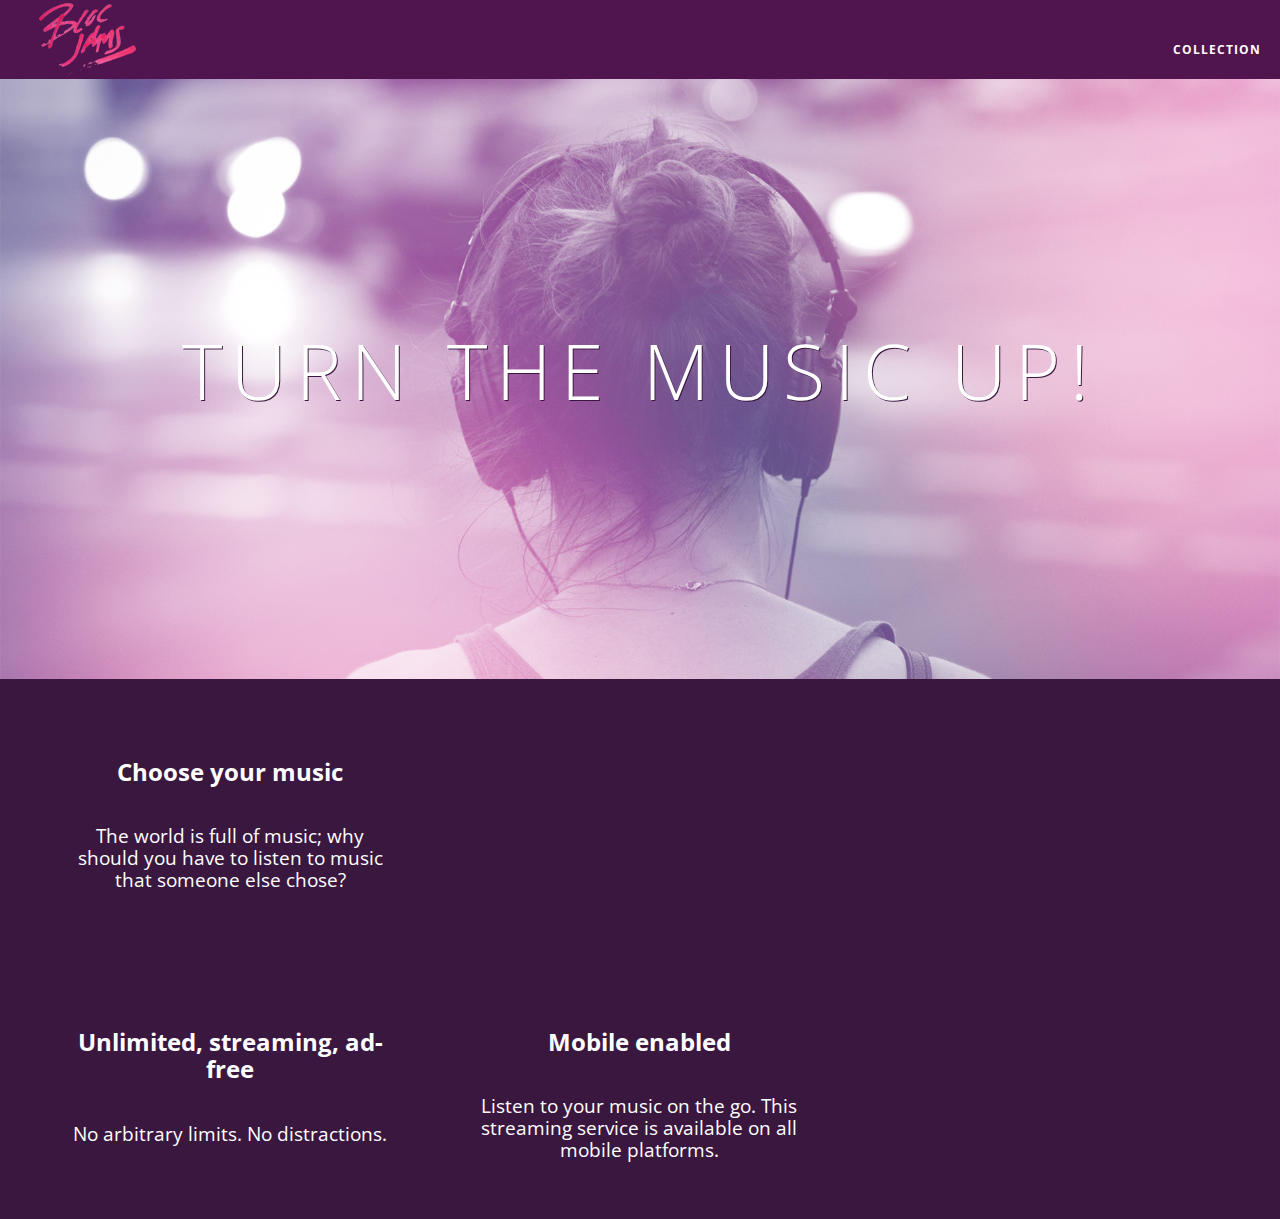
==== index.html @ bd3dcf51 "checkpoint 9 revised" ====
<!DOCTYPE html>
<html>
    <head>
        <title>Bloc Jams</title>
        <meta name="viewport" content="width=device-width, initial-scale=1">
        <link rel="stylesheet" type="text/css" href="http://fonts.googleapis.com/css?family=Open+Sans:400,800,600,700,300">
         <link rel="stylesheet" type="text/css" href="http://code.ionicframework.com/ionicons/2.0.1/css/ionicons.min.css">
         <link rel="stylesheet" type="text/css" href="styles/normalize.css">
         <link rel="stylesheet" type="text/css" href="styles/main.css">
         <link rel="stylesheet" type="text/css" href="styles/landing.css">    </head>
    <body class="landing">
        <nav class="navbar">
            <a href="index.html" class="logo">
             <img src="assets/images/bloc_jams_logo.png" alt="bloc jams logo">
         </a>
         <div class="links-container">
             <a href="collection.html" class="navbar-link">collection</a>
         </div>
        </nav>
        <section class="hero-content"> <!-- hero content -->
            <h1 class="hero-title">Turn the music up!</h1>
        </section>
            <section class="selling-points container"> <!-- selling points -->
             <div class="clearfix">
                <div class="point column third">
                 <span class="ion-music-note"></span>
                 <h5 class="point-title">Choose your music</h5>
                 <p class="point-description">The world is full of music; why should you have to listen to music that someone else chose?</p>
                </div>
             </div>
             <div class="point column third">
                 <span class="ion-radio-waves"></span>
                 <h5 class="point-title">Unlimited, streaming, ad-free</h5>
                 <p class="point-description">No arbitrary limits. No distractions.</p>
              </div>
              <div class="point column third">
                 <span class="ion-iphone"></span>
                 <h5 class="point-title">Mobile enabled</h5>
                 <p class="point-description">Listen to your music on the go. This streaming service is available on all mobile platforms.</p>
               </div>
        </section>
    </body>
</html>
---- styles/main.css ----
*, *::before, *::after {
    -moz-box-sizing: border-box;
    -webkit-box-sizing: border-box;
    box-sizing: border-box;
}
html { 
    height: 100%;
    font-size: 100%;
}

body {
    font-family: 'Open Sans';
    color: white;
    min-height: 100%;
}
.navbar {
     position: relative;
     padding: 0.5 rem;
     background-color: rgba(101,18, 95, 0.5);
     z-index: 1;
 }
 
 .navbar .logo {
     position: relative; /* positioning will be explained in a resource */
     left: 2rem;
     cursor: pointer; /* produces the finger-pointer icon when you hover over the logo */
 }

 .navbar .links-container {
     display: table;
     position: absolute;
     top: 0;
     right: 0;
     height: 100px;
     color: white;
     /* #3 */
     text-decoration: none;
 }
 
 .links-container .navbar-link {
     display: table-cell;
     position: relative;
     height: 100%;
     padding-left: 1rem;
     padding-right: 1rem;
     /* #4 */
     vertical-align: middle;
     color: white;
     font-size: 0.625rem;
     letter-spacing: 0.05rem;
     font-weight: 700;
     text-transform: uppercase;
     /* #3 */
     text-decoration: none;
     cursor: pointer;
 }
 
   /* #5 */
 .links-container .navbar-link:hover {
     color: rgb(233,50,117);
     background-color: white;
     a:active { background-color: white } /* active links */
 }

.container {
    margin: 0 auto;
    max-width: 64rem;
}

@media (min-width: 640px) {
    html { font-size: 112%}
    
    .column {
        float: left;
        padding-left: 1rem;
        padding-right: 1rem;
    }
    
    .column.full { width: 100%; }
    .column.two-thirds { width: 66.7%; }
    .column.half { width: 50%; }
    .column.third { width: 33.3%; }
    .column.fourth { width: 25%; }
    .column.flow-opposite { float: right; }
}

@media (min-width: 1024px) {
    html { font-size: 120%}
}

.clearfix::before,
.clearfix::after {
   content: " ";
   display: table;
}

.clearfix::after {
   clear: both;
}
---- styles/landing.css ----
body.landing {
     background-color: rgb(58,23,63);
 }
 
 .hero-content {
     position: relative;
     min-height: 600px;
     background-image: url(../assets/images/bloc_jams_bg.jpg);
     background-repeat: no-repeat;
     background-position: center center;
     background-size: cover;
 }
 
 .hero-content .hero-title {
     position: absolute;
     top: 40%;
     -webkit-transform: translateY(-50%);
     -moz-transform: translateY(-50%);
     transform: translateY(-50%);
     width: 100%;
     text-align: center;
     font-size: 4rem;
     font-weight: 300;
     text-transform: uppercase;
     letter-spacing: 0.5rem;
     text-shadow: 1px 1px 0px rgb(58,23,63);
 }
 
 .selling-points {
     position: relative;
 }
 
 .point {
     position: relative;
     padding: 2rem;
     text-align: center;
 }
 
 .point .point-title {
     font-size: 1.25rem;
 }
 
 .ion-music-note,
 .ion-radio-waves,
 .ion-iphone {
     color: rgb(233,50,117);
     font-size: 5rem;
 }
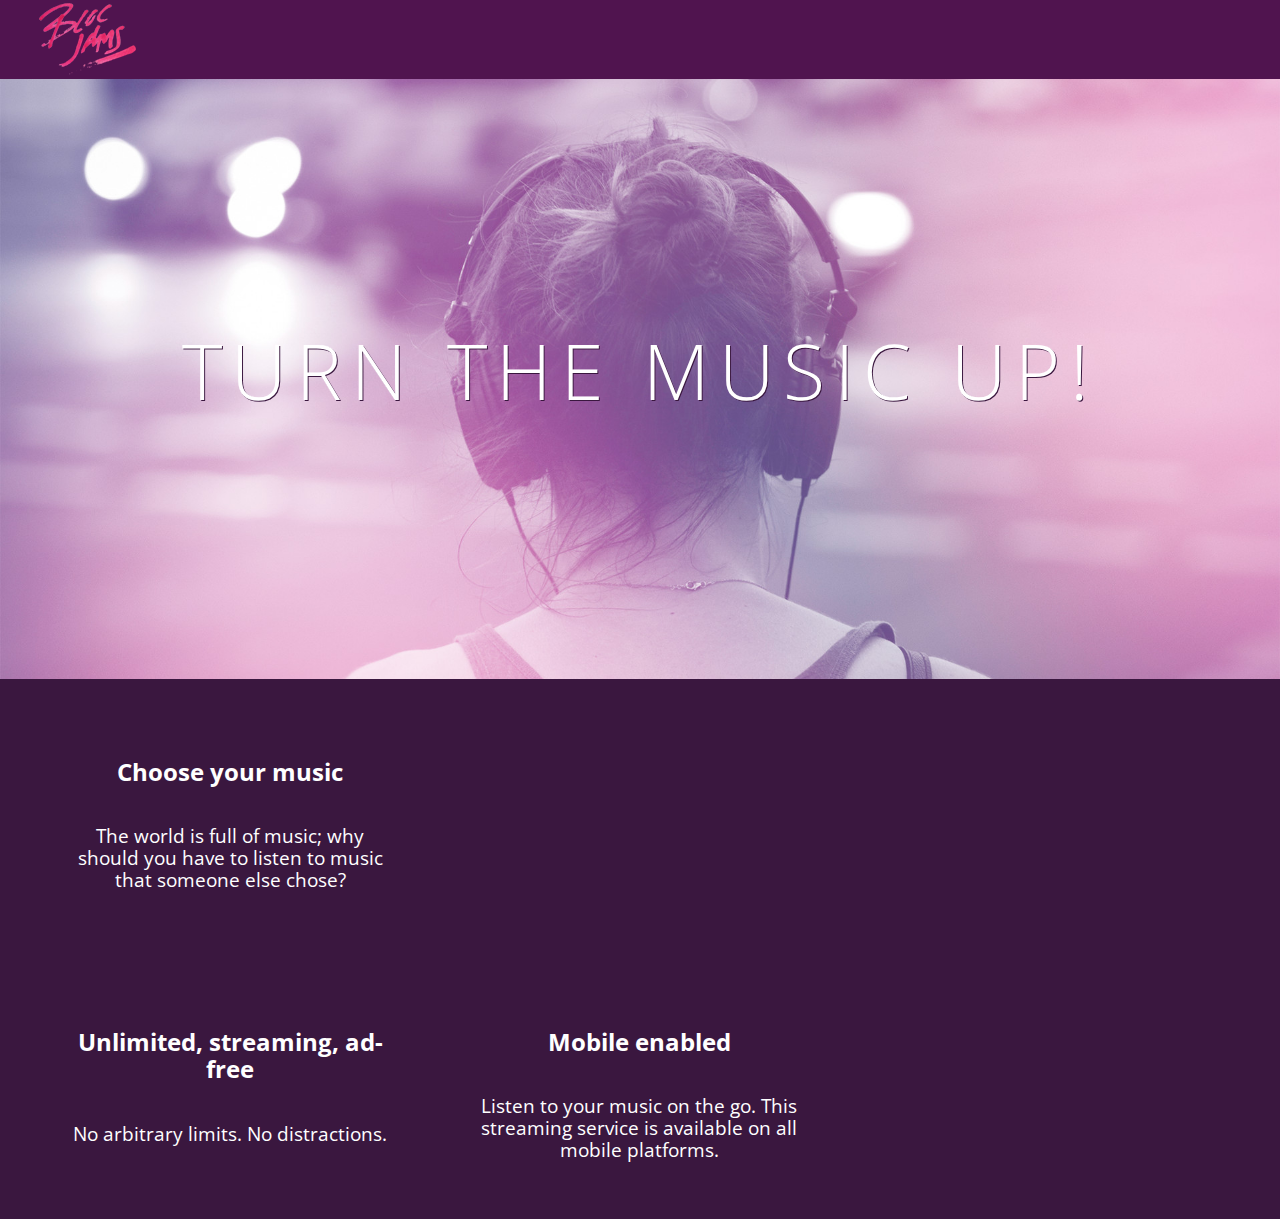
==== commit d2a32760: "changes before DOM Scripting" ====
--- a/index.html
+++ b/index.html
@@ -10,17 +10,12 @@
          <link rel="stylesheet" type="text/css" href="styles/landing.css">    </head>
     <body class="landing">
         <nav class="navbar">
-            <a href="index.html" class="logo">
-             <img src="assets/images/bloc_jams_logo.png" alt="bloc jams logo">
-         </a>
-         <div class="links-container">
-             <a href="collection.html" class="navbar-link">collection</a>
-         </div>
+            <img src="assets/images/bloc_jams_logo.png" alt="bloc jams logo" class="logo"><!-- navigation bar -->
         </nav>
         <section class="hero-content"> <!-- hero content -->
             <h1 class="hero-title">Turn the music up!</h1>
         </section>
-            <section class="selling-points container"> <!-- selling points -->
+            <section class="selling-points container clearfix"> <!-- selling points -->
              <div class="clearfix">
                 <div class="point column third">
                  <span class="ion-music-note"></span>
--- a/styles/main.css
+++ b/styles/main.css
@@ -50,7 +50,6 @@
      letter-spacing: 0.05rem;
      font-weight: 700;
      text-transform: uppercase;
-     /* #3 */
      text-decoration: none;
      cursor: pointer;
  }
@@ -58,9 +57,12 @@
    /* #5 */
  .links-container .navbar-link:hover {
      color: rgb(233,50,117);
+ }
+
+ .links-container .navbar-link:active {
      background-color: white;
-     a:active { background-color: white } /* active links */
- }
+}
+
 
 .container {
     margin: 0 auto;
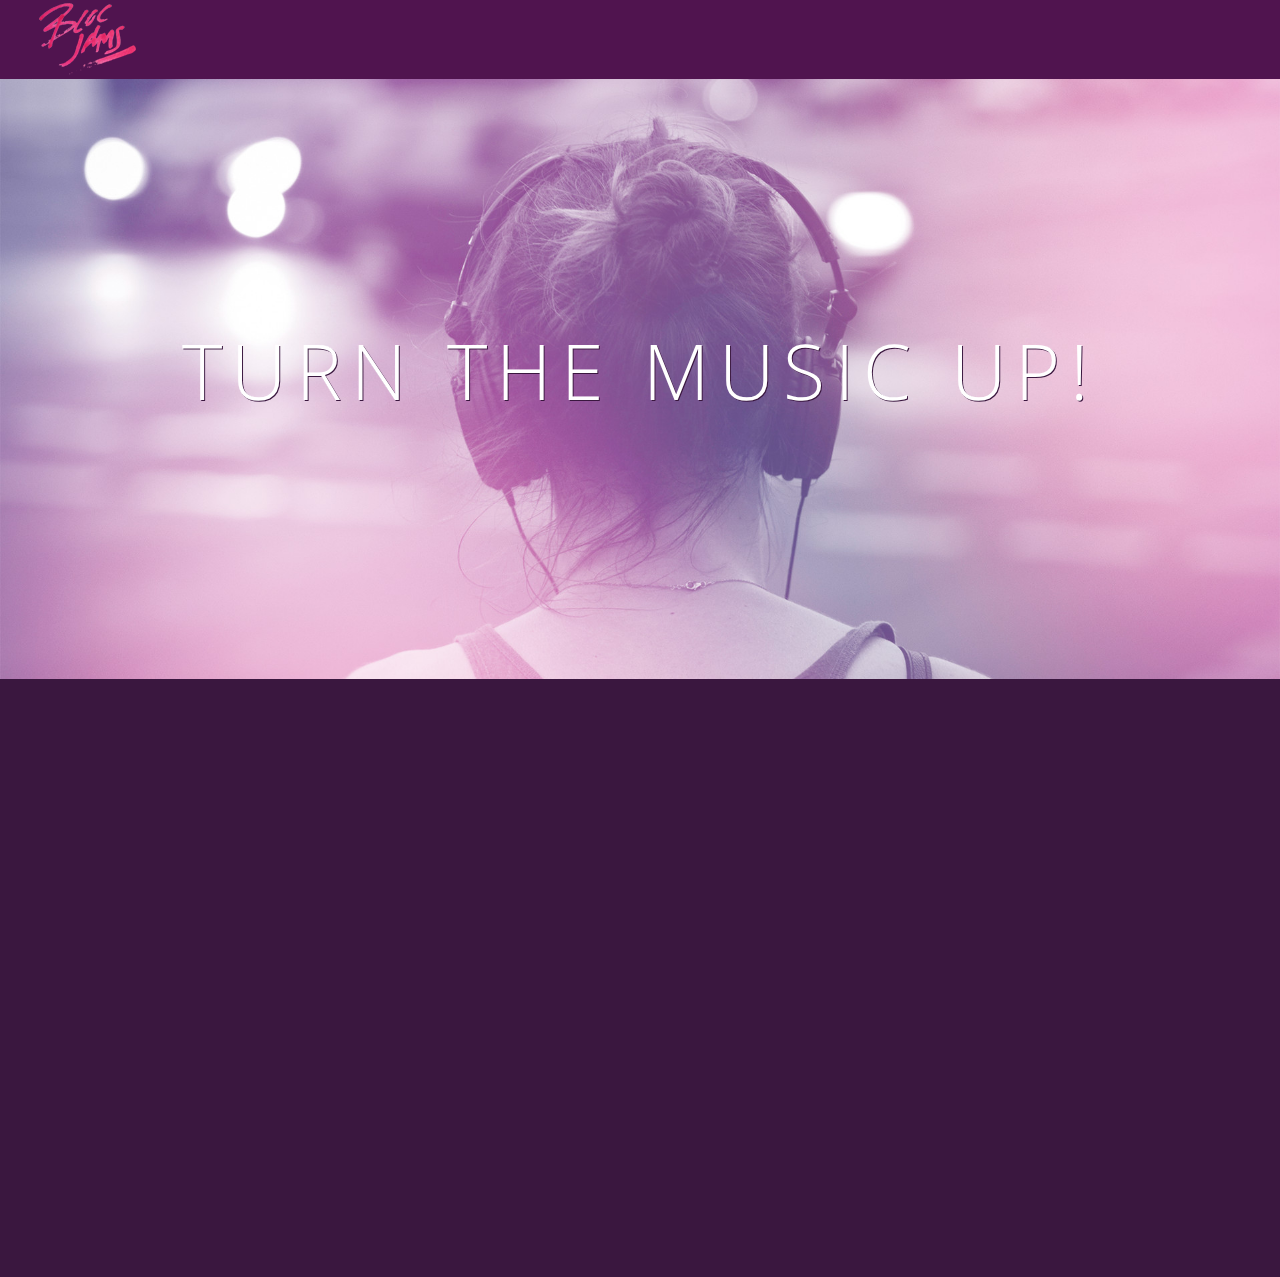
==== commit f7e016fa: "checkpoint 22 lesson" ====
--- a/index.html
+++ b/index.html
@@ -34,5 +34,6 @@
                  <p class="point-description">Listen to your music on the go. This streaming service is available on all mobile platforms.</p>
                </div>
         </section>
+        <script src="scripts/landing.js"></script>
     </body>
-</html>+</html>
--- a/styles/landing.css
+++ b/styles/landing.css
@@ -1,7 +1,7 @@
 body.landing {
      background-color: rgb(58,23,63);
  }
- 
+
  .hero-content {
      position: relative;
      min-height: 600px;
@@ -10,7 +10,7 @@
      background-position: center center;
      background-size: cover;
  }
- 
+
  .hero-content .hero-title {
      position: absolute;
      top: 40%;
@@ -25,24 +25,34 @@
      letter-spacing: 0.5rem;
      text-shadow: 1px 1px 0px rgb(58,23,63);
  }
- 
+
  .selling-points {
      position: relative;
  }
- 
+
  .point {
      position: relative;
      padding: 2rem;
      text-align: center;
+     opacity: 0;
+     -webkit-transform: scaleX(0.9) translateY(3rem);
+     -moz-transform: scaleX(0.9) translateY(3rem);
+     transform: scaleX(0.9) translateY(3rem);
+     -webkit-transition: all 0.25s ease-in-out;
+     -moz-transition: all 0.25s ease-in-out;
+     transition: all 0.25s ease-in-out;
+     -webkit-transition-delay: 0.2s;
+     -moz-transition-delay: 0.2s;
+     transition-delay: 0.2s;
  }
- 
+
  .point .point-title {
      font-size: 1.25rem;
  }
- 
+
  .ion-music-note,
  .ion-radio-waves,
  .ion-iphone {
      color: rgb(233,50,117);
      font-size: 5rem;
- }+ }
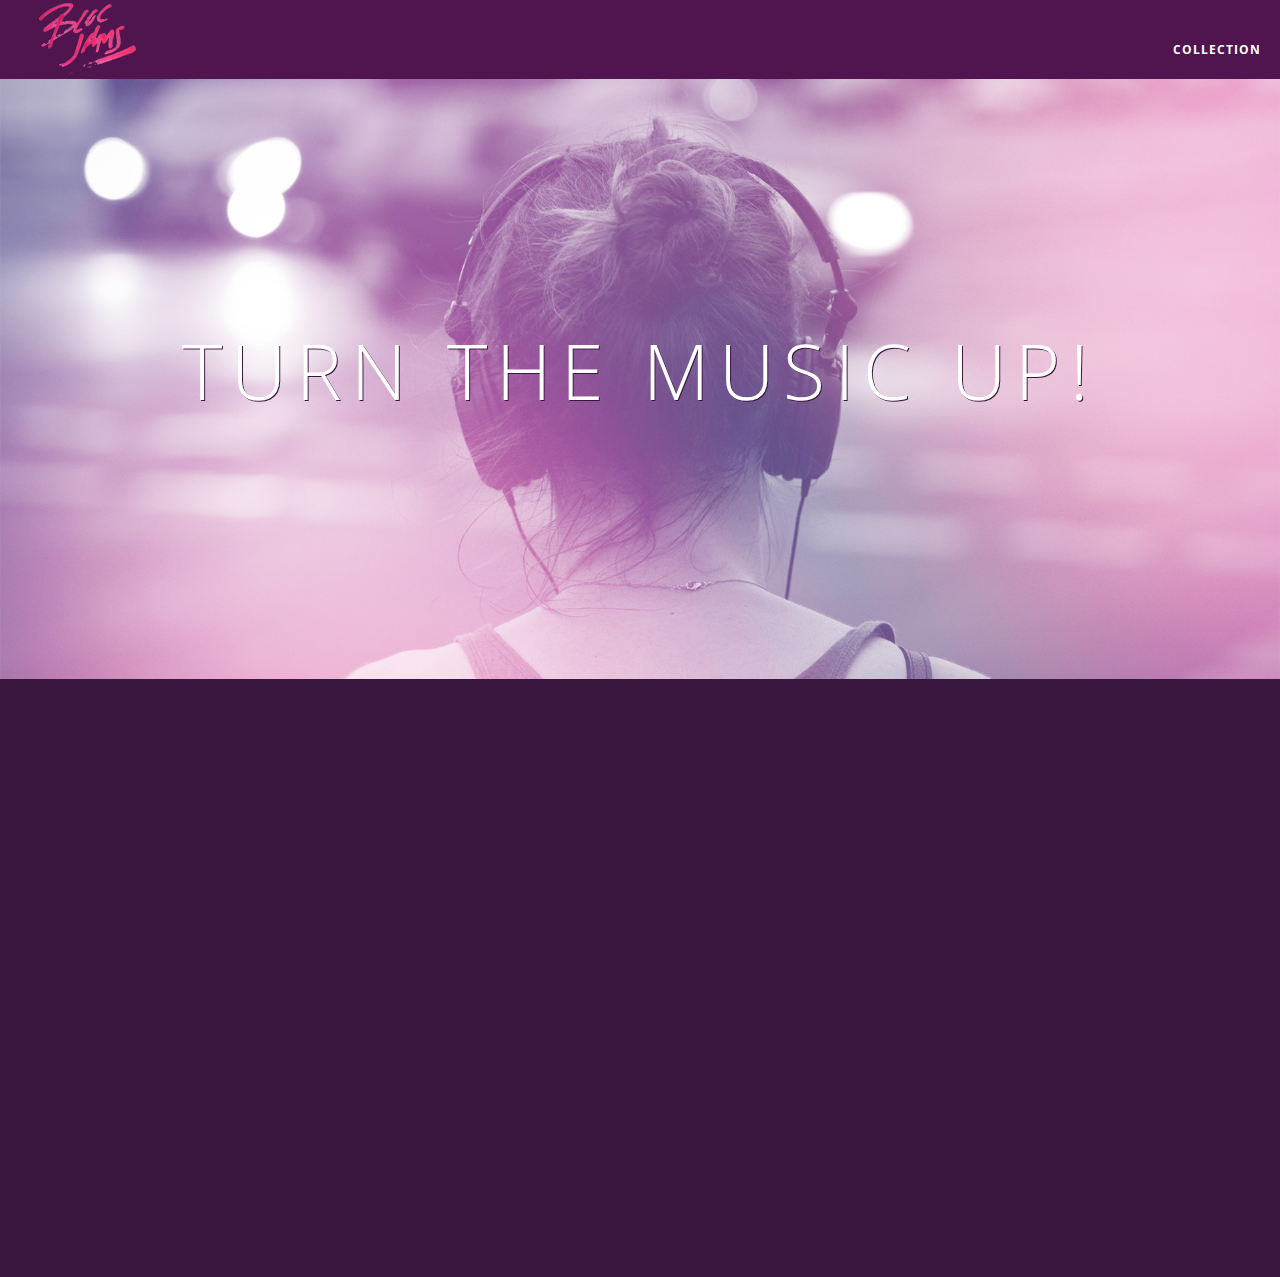
==== commit be32190f: "checkpoint 22 lesson" ====
--- a/index.html
+++ b/index.html
@@ -10,7 +10,12 @@
          <link rel="stylesheet" type="text/css" href="styles/landing.css">    </head>
     <body class="landing">
         <nav class="navbar">
-            <img src="assets/images/bloc_jams_logo.png" alt="bloc jams logo" class="logo"><!-- navigation bar -->
+            <a href="index.html" class="logo">
+             <img src="assets/images/bloc_jams_logo.png" alt="bloc jams logo">
+         </a>
+         <div class="links-container">
+             <a href="collection.html" class="navbar-link">collection</a>
+         </div>
         </nav>
         <section class="hero-content"> <!-- hero content -->
             <h1 class="hero-title">Turn the music up!</h1>
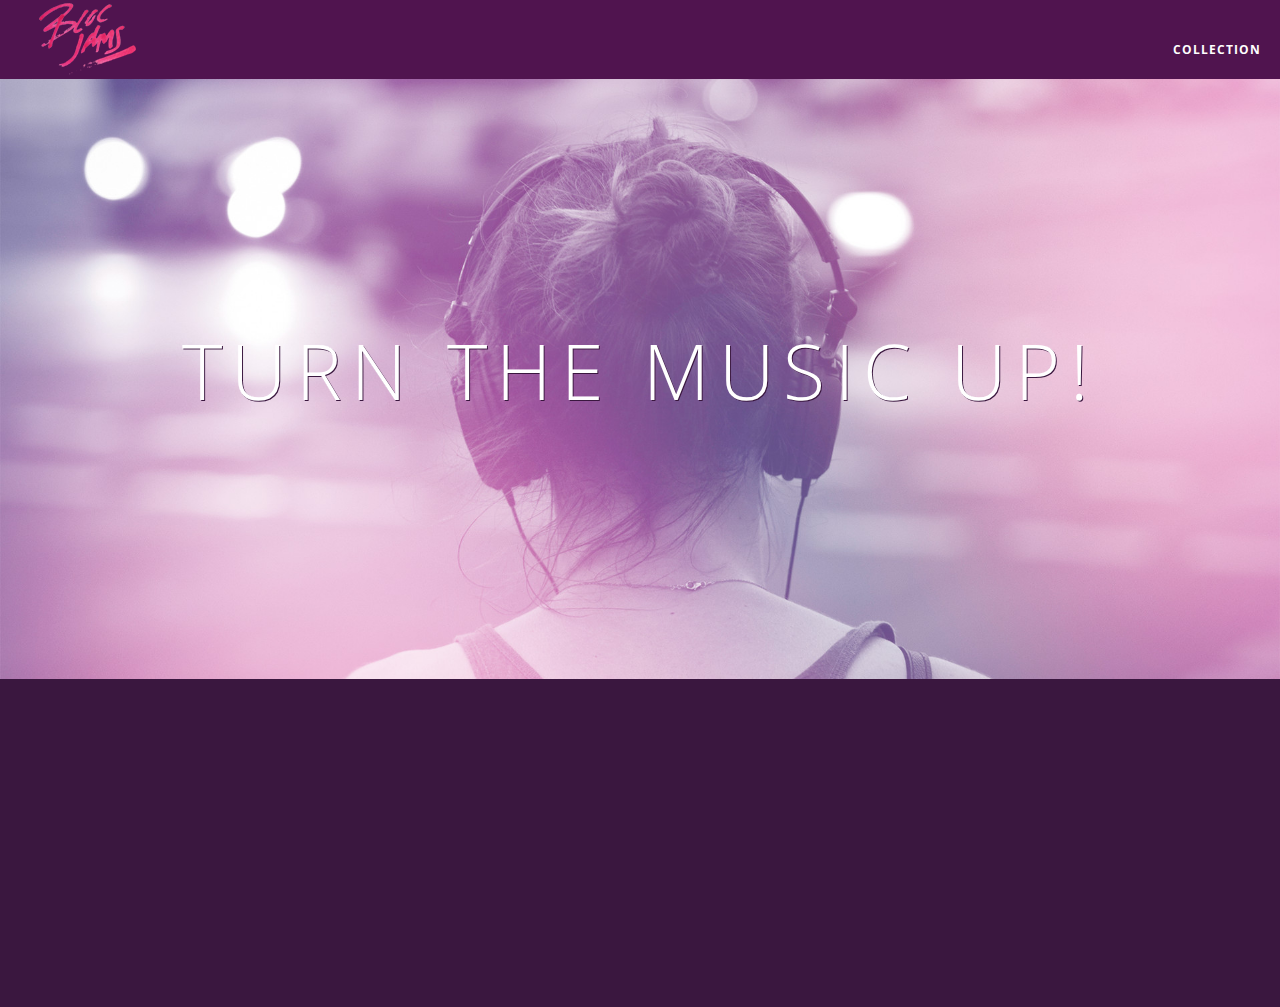
==== commit ae9deba0: "checkpoint 22 assignment" ====
--- a/index.html
+++ b/index.html
@@ -27,7 +27,6 @@
                  <h5 class="point-title">Choose your music</h5>
                  <p class="point-description">The world is full of music; why should you have to listen to music that someone else chose?</p>
                 </div>
-             </div>
              <div class="point column third">
                  <span class="ion-radio-waves"></span>
                  <h5 class="point-title">Unlimited, streaming, ad-free</h5>
@@ -38,6 +37,7 @@
                  <h5 class="point-title">Mobile enabled</h5>
                  <p class="point-description">Listen to your music on the go. This streaming service is available on all mobile platforms.</p>
                </div>
+            </div>
         </section>
         <script src="scripts/landing.js"></script>
     </body>
